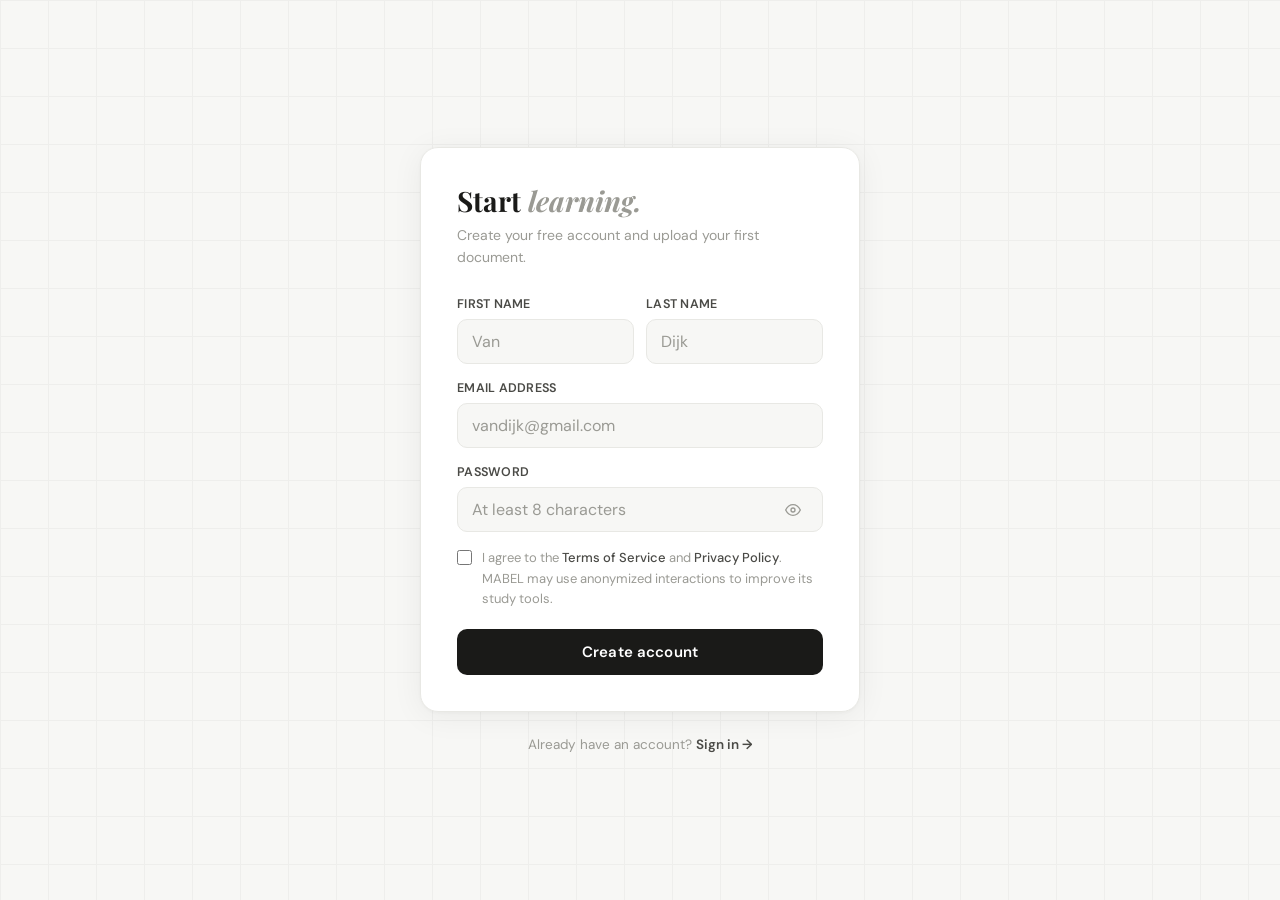
==== pages/auth/register.html @ aece6802 "Initial Commit" ====
<!DOCTYPE html>
<html lang="en">
<head>
  <meta charset="UTF-8" />
  <meta name="viewport" content="width=device-width, initial-scale=1.0" />
  <title>Mabel — Create Account</title>
  <link rel="preconnect" href="https://fonts.googleapis.com">
  <link href="https://fonts.googleapis.com/css2?family=DM+Sans:ital,wght@0,300;0,400;0,500;0,600;1,400&family=DM+Mono:wght@400;500&family=Playfair+Display:ital,wght@0,700;1,600&display=swap" rel="stylesheet">
  <style>
    *, *::before, *::after { box-sizing: border-box; margin: 0; padding: 0; }

    :root {
      --bg: #f7f7f5;
      --surface: #ffffff;
      --border: #e8e8e4;
      --border-strong: #c8c8c2;
      --text: #1a1a18;
      --text-2: #4a4a46;
      --text-3: #9a9a94;
      --green: #3d8c6e;
      --green-bg: #eef7f3;
      --green-border: #c4e2d6;
      --red: #c0392b;
      --red-bg: #fef0ee;
      --red-border: #f5c6c0;
      --radius: 10px;
      --radius-sm: 6px;
      --font: 'DM Sans', sans-serif;
      --mono: 'DM Mono', monospace;
    }

    body {
      font-family: var(--font);
      background: var(--bg);
      color: var(--text);
      min-height: 100vh;
      min-height: 100dvh;
      display: flex;
      align-items: flex-start;
      justify-content: center;
      padding: max(24px, env(safe-area-inset-top))
               max(24px, env(safe-area-inset-right))
               max(24px, env(safe-area-inset-bottom))
               max(24px, env(safe-area-inset-left));
    }
    @media (min-height: 700px) {
      body { align-items: center; }
    }

    body::before {
      content: '';
      position: fixed;
      inset: 0;
      background-image:
        linear-gradient(var(--border) 1px, transparent 1px),
        linear-gradient(90deg, var(--border) 1px, transparent 1px);
      background-size: 48px 48px;
      opacity: 0.55;
      pointer-events: none;
      z-index: 0;
    }

    .auth-wrap {
      position: relative;
      z-index: 1;
      width: 100%;
      max-width: 440px;
      animation: fadeUp 0.38s ease;
    }

    @keyframes fadeUp {
      from { opacity: 0; transform: translateY(10px); }
      to   { opacity: 1; transform: none; }
    }

    .auth-card {
      background: var(--surface);
      border: 1px solid var(--border);
      border-radius: 18px;
      padding: 36px;
      box-shadow: 0 4px 32px rgba(0,0,0,.06), 0 1px 4px rgba(0,0,0,.04);
    }

    .auth-title {
      font-family: 'Playfair Display', Georgia, serif;
      font-size: 28px;
      font-weight: 700;
      color: var(--text);
      line-height: 1.2;
      margin-bottom: 6px;
    }
    .auth-title .gray { color: var(--text-3); font-style: italic; }

    .auth-sub {
      font-size: 14px;
      color: var(--text-3);
      margin-bottom: 28px;
      line-height: 1.6;
    }

    .form-row-2 {
      display: grid;
      grid-template-columns: 1fr 1fr;
      gap: 12px;
    }

    .form-group { margin-bottom: 16px; }
    .form-label {
      display: block;
      font-size: 12.5px;
      font-weight: 600;
      color: var(--text-2);
      margin-bottom: 7px;
      letter-spacing: 0.02em;
      text-transform: uppercase;
    }
    .form-input {
      width: 100%;
      background: var(--bg);
      border: 1px solid var(--border);
      border-radius: var(--radius);
      padding: 11px 14px;
      font-family: var(--font);
      font-size: 16px;
      color: var(--text);
      outline: none;
      transition: border-color 0.15s, box-shadow 0.15s;
      -webkit-appearance: none;
    }
    .form-input::placeholder { color: var(--text-3); }
    .form-input:focus {
      border-color: var(--border-strong);
      box-shadow: 0 0 0 3px rgba(26,26,24,.05);
      background: white;
    }
    .form-input.invalid {
      border-color: var(--red-border);
      box-shadow: 0 0 0 3px rgba(192,57,43,.06);
    }
    .form-input.valid {
      border-color: var(--green-border);
    }

    .input-wrap { position: relative; }
    .input-wrap .form-input { padding-right: 44px; }
    .pw-toggle {
      position: absolute; right: 8px; top: 50%; transform: translateY(-50%);
      background: none; border: none; cursor: pointer;
      color: var(--text-3); display: grid; place-items: center;
      padding: 8px; border-radius: 4px; transition: color 0.12s;
      min-width: 44px; min-height: 44px;
    }
    .pw-toggle:hover { color: var(--text-2); }

    .pw-strength { margin-top: 8px; display: none; }
    .pw-strength.visible { display: block; }
    .pw-strength-bar {
      height: 3px; background: var(--border);
      border-radius: 2px; overflow: hidden; margin-bottom: 5px;
    }
    .pw-strength-fill {
      height: 100%; border-radius: 2px;
      transition: width 0.3s ease, background 0.3s ease; width: 0%;
    }
    .pw-strength-label { font-size: 11.5px; color: var(--text-3); font-family: var(--mono); }

    .form-hint { font-size: 12px; color: var(--text-3); margin-top: 6px; line-height: 1.5; }

    .form-error {
      display: none; align-items: center; gap: 8px;
      background: var(--red-bg); border: 1px solid var(--red-border);
      border-radius: var(--radius-sm); padding: 10px 12px;
      font-size: 13px; color: var(--red); margin-bottom: 18px;
      animation: fadeUp 0.2s ease;
    }
    .form-error.visible { display: flex; }

    .form-terms {
      display: flex; gap: 10px; align-items: flex-start;
      margin-bottom: 20px; margin-top: 4px;
    }
    .form-terms input[type="checkbox"] {
      width: 15px; height: 15px; accent-color: var(--text);
      cursor: pointer; flex-shrink: 0; margin-top: 2px;
    }
    .form-terms label { font-size: 13px; color: var(--text-3); line-height: 1.55; cursor: pointer; }
    .form-terms label a { color: var(--text-2); font-weight: 500; text-decoration: none; }
    .form-terms label a:hover { color: var(--text); }

    .btn-primary {
      width: 100%; background: var(--text); color: white; border: none;
      border-radius: var(--radius); padding: 13px; font-family: var(--font);
      font-size: 15px; font-weight: 600; cursor: pointer;
      transition: opacity 0.15s, transform 0.1s; letter-spacing: 0.01em;
      display: flex; align-items: center; justify-content: center; gap: 8px;
    }
    .btn-primary:hover:not(:disabled) { opacity: 0.87; }
    .btn-primary:active:not(:disabled) { transform: scale(0.99); }
    .btn-primary:disabled { opacity: 0.35; cursor: not-allowed; }

    .btn-spinner {
      display: none; width: 16px; height: 16px;
      border: 2px solid rgba(255,255,255,0.35); border-top-color: white;
      border-radius: 50%; animation: spin 0.65s linear infinite;
    }
    @keyframes spin { to { transform: rotate(360deg); } }
    .btn-primary.loading .btn-text { display: none; }
    .btn-primary.loading .btn-spinner { display: block; }

    .auth-success {
      display: none; flex-direction: column; align-items: center;
      text-align: center; gap: 14px; padding: 12px 0 4px;
    }
    .auth-success.visible { display: flex; animation: fadeUp 0.3s ease; }
    .success-icon {
      width: 52px; height: 52px; background: var(--green-bg);
      border: 1px solid var(--green-border); border-radius: 50%;
      display: grid; place-items: center; color: var(--green);
    }
    .success-title { font-family: 'Playfair Display', serif; font-size: 22px; font-weight: 700; color: var(--text); }
    .success-sub { font-size: 14px; color: var(--text-3); line-height: 1.65; }
    .success-link {
      display: inline-flex; align-items: center; gap: 6px;
      font-size: 14px; font-weight: 600; color: var(--text-2); text-decoration: none;
      border: 1px solid var(--border); border-radius: var(--radius);
      padding: 10px 20px; transition: border-color 0.15s, color 0.15s; margin-top: 4px;
    }
    .success-link:hover { border-color: var(--border-strong); color: var(--text); }

    .auth-footer {
      text-align: center; margin-top: 24px;
      font-size: 13.5px; color: var(--text-3);
    }
    .auth-footer a { color: var(--text-2); font-weight: 600; text-decoration: none; }
    .auth-footer a:hover { color: var(--text); }

    @media (max-width: 600px) {
      .auth-card { padding: 24px 18px; border-radius: 14px; }
      .auth-title { font-size: 24px; }
      .auth-wrap { padding-top: 16px; padding-bottom: 16px; }
      .form-row-2 { grid-template-columns: 1fr; gap: 0; }
    }
  </style>
</head>
<body>
  <div class="auth-wrap">
    <div class="auth-card">
      <div id="form-content">
        <h1 class="auth-title">Start <span class="gray">learning.</span></h1>
        <p class="auth-sub">Create your free account and upload your first document.</p>

        <div class="form-error" id="form-error">
          <svg width="14" height="14" viewBox="0 0 24 24" fill="none" stroke="currentColor" stroke-width="2.5" stroke-linecap="round"><circle cx="12" cy="12" r="10"/><line x1="12" y1="8" x2="12" y2="12"/><line x1="12" y1="16" x2="12.01" y2="16"/></svg>
          <span id="error-text">Something went wrong.</span>
        </div>

        <form id="reg-form" novalidate>
          <div class="form-row-2">
            <div class="form-group">
              <label class="form-label" for="first">First name</label>
              <input class="form-input" type="text" id="first" placeholder="Van" autocomplete="given-name" />
            </div>
            <div class="form-group">
              <label class="form-label" for="last">Last name</label>
              <input class="form-input" type="text" id="last" placeholder="Dijk" autocomplete="family-name" />
            </div>
          </div>

          <div class="form-group">
            <label class="form-label" for="email">Email address</label>
            <input class="form-input" type="email" id="email" placeholder="vandijk@gmail.com" autocomplete="email" />
          </div>

          <div class="form-group">
            <label class="form-label" for="password">Password</label>
            <div class="input-wrap">
              <input class="form-input" type="password" id="password" placeholder="At least 8 characters" autocomplete="new-password" />
              <button type="button" class="pw-toggle" id="pw-toggle" aria-label="Toggle password">
                <svg id="eye-icon" width="16" height="16" viewBox="0 0 24 24" fill="none" stroke="currentColor" stroke-width="2" stroke-linecap="round" stroke-linejoin="round"><path d="M1 12s4-8 11-8 11 8 11 8-4 8-11 8-11-8-11-8z"/><circle cx="12" cy="12" r="3"/></svg>
              </button>
            </div>
            <div class="pw-strength" id="pw-strength">
              <div class="pw-strength-bar">
                <div class="pw-strength-fill" id="pw-fill"></div>
              </div>
              <div class="pw-strength-label" id="pw-label">Weak</div>
            </div>
          </div>

          <div class="form-terms">
            <input type="checkbox" id="terms" />
            <label for="terms">
              I agree to the <a href="#">Terms of Service</a> and <a href="#">Privacy Policy</a>. MABEL may use anonymized interactions to improve its study tools.
            </label>
          </div>

          <button type="submit" class="btn-primary" id="submit-btn">
            <span class="btn-text">Create account</span>
            <div class="btn-spinner"></div>
          </button>
        </form>
      </div>

      <div class="auth-success" id="success-state">
        <div class="success-icon">
          <svg width="22" height="22" viewBox="0 0 24 24" fill="none" stroke="currentColor" stroke-width="2.5" stroke-linecap="round" stroke-linejoin="round"><polyline points="20 6 9 17 4 12"/></svg>
        </div>
        <div>
          <div class="success-title">You're in!</div>
          <p class="success-sub" style="margin-top:6px">Your account has been created.<br>Time to start learning.</p>
        </div>
        <a href="../views/chat.html" class="success-link">
          Go to MABEL
          <svg width="13" height="13" viewBox="0 0 24 24" fill="none" stroke="currentColor" stroke-width="2.5" stroke-linecap="round"><line x1="5" y1="12" x2="19" y2="12"/><polyline points="12 5 19 12 12 19"/></svg>
        </a>
      </div>
    </div>

    <div class="auth-footer" id="auth-footer">
      Already have an account? <a href="login.html">Sign in →</a>
    </div>
  </div>

  <script>
    // Word cycler
    (function () {
      const WORDS = [
        'learning','studying','innovating','discovering','researching',
        'exploring','growing','creating','achieving','excelling'
      ];
      const INTERVAL = 3000, FADE = 250;
      const el = document.querySelector('.auth-title .gray');
      if (el) {
        el.style.display = 'inline-block';
        el.style.transition = `opacity ${FADE}ms ease, transform ${FADE}ms ease`;
        let i = 0;
        setInterval(() => {
          i = (i + 1) % WORDS.length;
          el.style.opacity = '0';
          el.style.transform = 'translateY(-5px)';
          setTimeout(() => {
            el.textContent = WORDS[i] + '.';
            el.style.transition = 'none';
            el.style.transform = 'translateY(5px)';
            el.offsetHeight;
            el.style.transition = `opacity ${FADE}ms ease, transform ${FADE}ms ease`;
            el.style.opacity = '1';
            el.style.transform = 'translateY(0)';
          }, FADE);
        }, INTERVAL);
      }
    })();
  </script>
  <script>
    // Password toggle
    const pwToggle = document.getElementById('pw-toggle');
    const pwInput  = document.getElementById('password');
    const eyeIcon  = document.getElementById('eye-icon');
    let visible = false;
    pwToggle.addEventListener('click', () => {
      visible = !visible;
      pwInput.type = visible ? 'text' : 'password';
      eyeIcon.innerHTML = visible
        ? '<path d="M17.94 17.94A10.07 10.07 0 0 1 12 20c-7 0-11-8-11-8a18.45 18.45 0 0 1 5.06-5.94M9.9 4.24A9.12 9.12 0 0 1 12 4c7 0 11 8 11 8a18.5 18.5 0 0 1-2.16 3.19m-6.72-1.07a3 3 0 1 1-4.24-4.24"/><line x1="1" y1="1" x2="23" y2="23"/>'
        : '<path d="M1 12s4-8 11-8 11 8 11 8-4 8-11 8-11-8-11-8z"/><circle cx="12" cy="12" r="3"/>';
    });

    // Password strength
    const pwStrength = document.getElementById('pw-strength');
    const pwFill     = document.getElementById('pw-fill');
    const pwLabel    = document.getElementById('pw-label');

    const levels = [
      { label: 'Weak',   color: '#e74c3c', pct: '20%'  },
      { label: 'Fair',   color: '#e67e22', pct: '45%'  },
      { label: 'Good',   color: '#f1c40f', pct: '68%'  },
      { label: 'Strong', color: '#27ae60', pct: '100%' },
    ];

    function getStrength(pw) {
      let score = 0;
      if (pw.length >= 8)  score++;
      if (pw.length >= 12) score++;
      if (/[A-Z]/.test(pw) && /[a-z]/.test(pw)) score++;
      if (/[0-9]/.test(pw)) score++;
      if (/[^A-Za-z0-9]/.test(pw)) score++;
      return Math.min(Math.floor(score / 1.25), 3);
    }

    pwInput.addEventListener('input', () => {
      const pw = pwInput.value;
      if (!pw) { pwStrength.classList.remove('visible'); return; }
      pwStrength.classList.add('visible');
      const lvl = levels[getStrength(pw)];
      pwFill.style.width = lvl.pct;
      pwFill.style.background = lvl.color;
      pwLabel.textContent = lvl.label;
      pwLabel.style.color = lvl.color;
    });

    // Form submit
    const form      = document.getElementById('reg-form');
    const submitBtn = document.getElementById('submit-btn');
    const errorBox  = document.getElementById('form-error');
    const errorText = document.getElementById('error-text');

    function showError(msg) {
      errorText.textContent = msg;
      errorBox.classList.add('visible');
    }

    form.addEventListener('submit', async e => {
      e.preventDefault();
      errorBox.classList.remove('visible');

      const first    = document.getElementById('first').value.trim();
      const last     = document.getElementById('last').value.trim();
      const email    = document.getElementById('email').value.trim();
      const password = document.getElementById('password').value;
      const terms    = document.getElementById('terms').checked;

      if (!first || !last)      { showError('Please enter your full name.'); return; }
      if (!email.includes('@')) { showError('Please enter a valid email address.'); return; }
      if (password.length < 8)  { showError('Password must be at least 8 characters.'); return; }
      if (!terms)               { showError('Please accept the terms to continue.'); return; }

      submitBtn.classList.add('loading');
      submitBtn.disabled = true;

      try {
        const res = await fetch('http://localhost:8000/api/auth/register', {
          method: 'POST',
          headers: { 'Content-Type': 'application/json' },
          body: JSON.stringify({ first_name: first, last_name: last, email, password })
        });

        const data = await res.json();

        if (!res.ok) {
          showError(data.detail || 'Registration failed. Please try again.');
          return;
        }

        // store token and user info
        localStorage.setItem('token', data.access_token);
        localStorage.setItem('user_id', data.user_id);
        localStorage.setItem('first_name', data.first_name);
        localStorage.setItem('email', data.email);

        // show success state
        document.getElementById('form-content').style.display = 'none';
        document.getElementById('success-state').classList.add('visible');
        document.getElementById('auth-footer').style.display = 'none';

      } catch (err) {
        showError('Could not connect to server. Try again.');
      } finally {
        submitBtn.classList.remove('loading');
        submitBtn.disabled = false;
      }
    });
  </script>
</body>
</html>
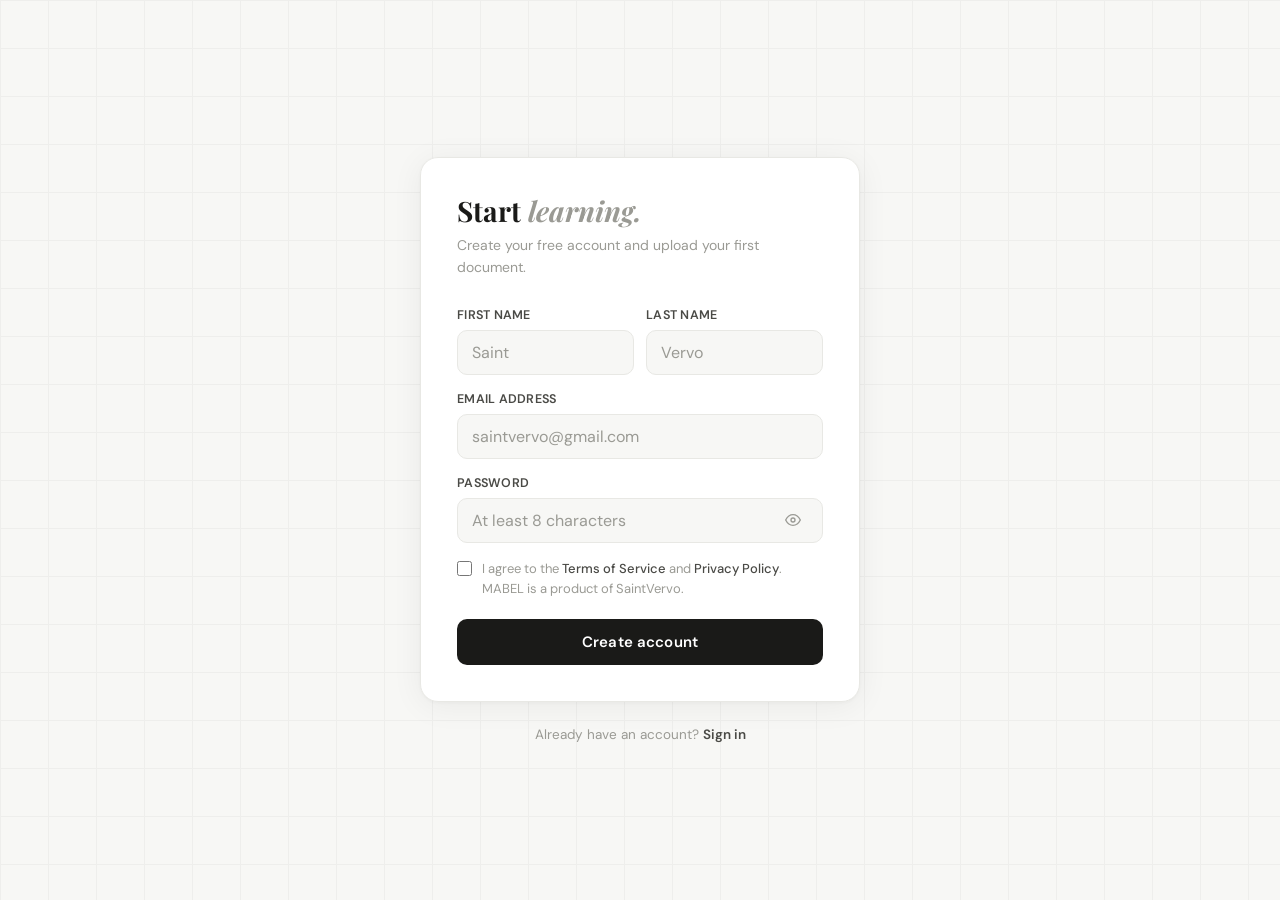
==== commit ee1f894f: "auth pages cleanup" ====
--- a/pages/auth/register.html
+++ b/pages/auth/register.html
@@ -258,17 +258,17 @@
           <div class="form-row-2">
             <div class="form-group">
               <label class="form-label" for="first">First name</label>
-              <input class="form-input" type="text" id="first" placeholder="Van" autocomplete="given-name" />
+              <input class="form-input" type="text" id="first" placeholder="Saint" autocomplete="given-name" />
             </div>
             <div class="form-group">
               <label class="form-label" for="last">Last name</label>
-              <input class="form-input" type="text" id="last" placeholder="Dijk" autocomplete="family-name" />
+              <input class="form-input" type="text" id="last" placeholder="Vervo" autocomplete="family-name" />
             </div>
           </div>
 
           <div class="form-group">
             <label class="form-label" for="email">Email address</label>
-            <input class="form-input" type="email" id="email" placeholder="vandijk@gmail.com" autocomplete="email" />
+            <input class="form-input" type="email" id="email" placeholder="saintvervo@gmail.com" autocomplete="email" />
           </div>
 
           <div class="form-group">
@@ -290,7 +290,7 @@
           <div class="form-terms">
             <input type="checkbox" id="terms" />
             <label for="terms">
-              I agree to the <a href="#">Terms of Service</a> and <a href="#">Privacy Policy</a>. MABEL may use anonymized interactions to improve its study tools.
+              I agree to the <a href="#">Terms of Service</a> and <a href="#">Privacy Policy</a>. MABEL is a product of SaintVervo.
             </label>
           </div>
 
@@ -309,7 +309,7 @@
           <div class="success-title">You're in!</div>
           <p class="success-sub" style="margin-top:6px">Your account has been created.<br>Time to start learning.</p>
         </div>
-        <a href="../views/chat.html" class="success-link">
+        <a href="/views/chat.html" class="success-link">
           Go to MABEL
           <svg width="13" height="13" viewBox="0 0 24 24" fill="none" stroke="currentColor" stroke-width="2.5" stroke-linecap="round"><line x1="5" y1="12" x2="19" y2="12"/><polyline points="12 5 19 12 12 19"/></svg>
         </a>
@@ -317,7 +317,7 @@
     </div>
 
     <div class="auth-footer" id="auth-footer">
-      Already have an account? <a href="login.html">Sign in →</a>
+      Already have an account? <a href="/auth/login.html">Sign in</a>
     </div>
   </div>
 
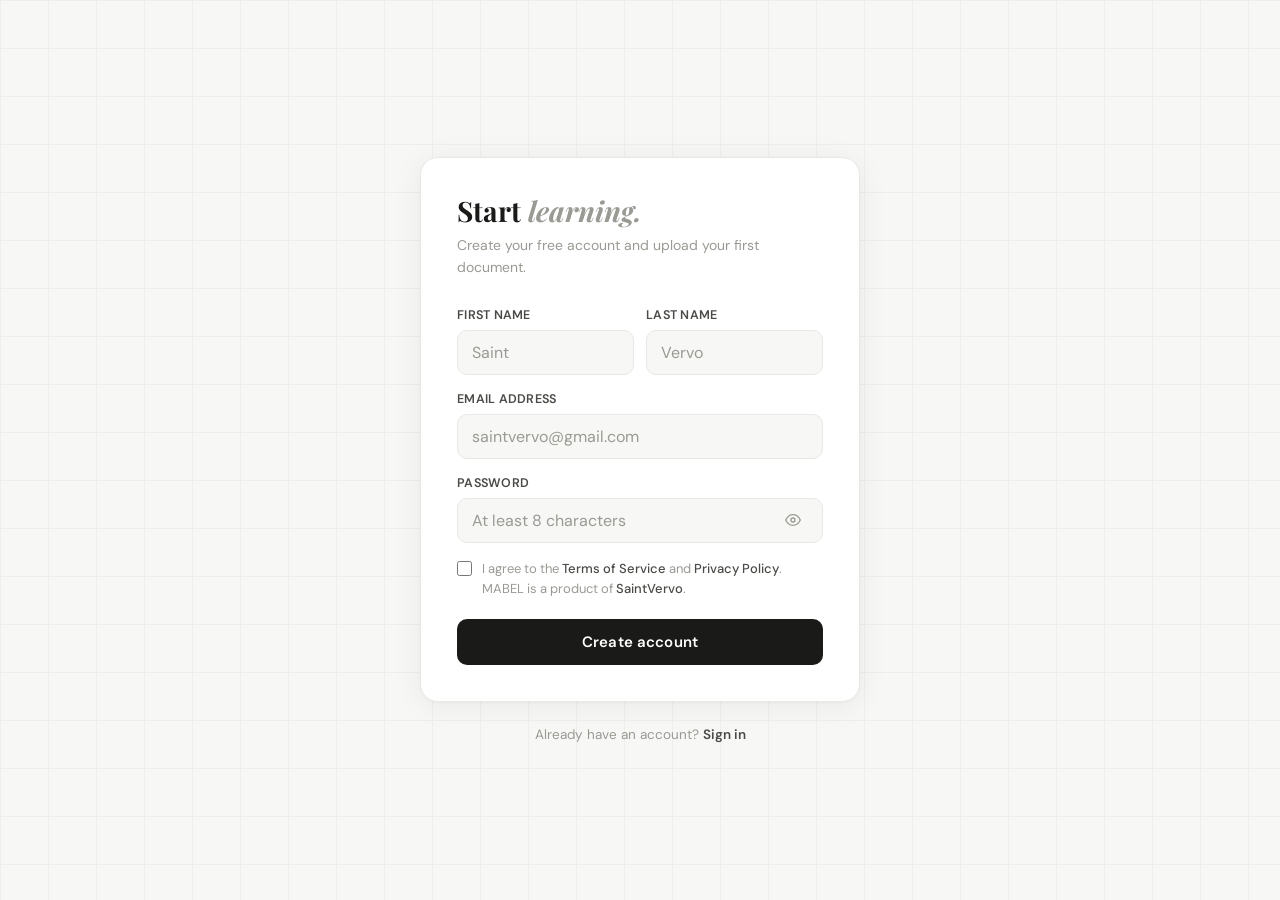
==== commit 2eebff3f: "all feature optimization" ====
--- a/pages/auth/register.html
+++ b/pages/auth/register.html
@@ -290,7 +290,7 @@
           <div class="form-terms">
             <input type="checkbox" id="terms" />
             <label for="terms">
-              I agree to the <a href="#">Terms of Service</a> and <a href="#">Privacy Policy</a>. MABEL is a product of SaintVervo.
+              I agree to the <a href="#">Terms of Service</a> and <a href="#">Privacy Policy</a>. MABEL is a product of <a>SaintVervo</a>.
             </label>
           </div>
 
@@ -309,7 +309,7 @@
           <div class="success-title">You're in!</div>
           <p class="success-sub" style="margin-top:6px">Your account has been created.<br>Time to start learning.</p>
         </div>
-        <a href="/views/chat.html" class="success-link">
+        <a href="../views/chat.html" class="success-link">
           Go to MABEL
           <svg width="13" height="13" viewBox="0 0 24 24" fill="none" stroke="currentColor" stroke-width="2.5" stroke-linecap="round"><line x1="5" y1="12" x2="19" y2="12"/><polyline points="12 5 19 12 12 19"/></svg>
         </a>
@@ -317,7 +317,7 @@
     </div>
 
     <div class="auth-footer" id="auth-footer">
-      Already have an account? <a href="/auth/login.html">Sign in</a>
+      Already have an account? <a href="login.html">Sign in</a>
     </div>
   </div>
 
